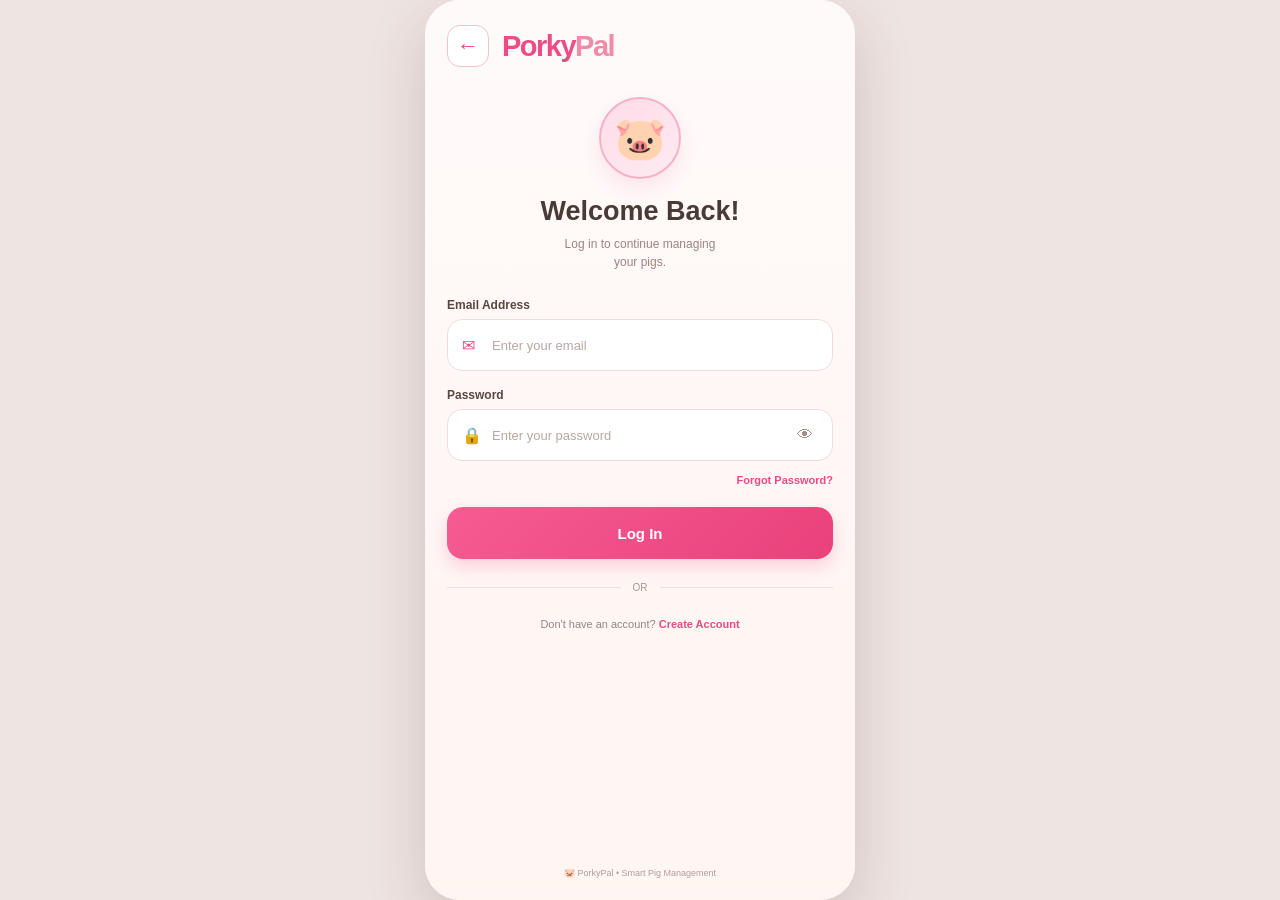
==== login.html @ 61182102 "Add files via upload" ====
<!DOCTYPE html>
<html lang="en">

<head>

    <meta charset="UTF-8">

    <meta
        name="viewport"
        content="width=device-width, initial-scale=1.0, maximum-scale=1.0"
    >

    <title>Login | PorkyPal</title>


    <style>

        /* ==========================================
           RESET
        ========================================== */

        * {
            margin: 0;
            padding: 0;
            box-sizing: border-box;
        }


        html,
        body {
            width: 100%;
            min-height: 100%;
        }


        body {
            min-height: 100vh;

            font-family:
                Arial,
                Helvetica,
                sans-serif;

            background: #eee4e1;

            display: flex;
            justify-content: center;
            align-items: center;
        }


        button,
        input {
            font-family: inherit;
        }



        /* ==========================================
           PHONE
        ========================================== */

        .phone {
            width: 100%;
            max-width: 430px;
            min-height: 100vh;

            background: #fffaf7;

            overflow: hidden;

            position: relative;
        }



        /* ==========================================
           LOGIN SCREEN
        ========================================== */

        .login-screen {
            min-height: 100vh;

            padding:
                25px
                22px
                22px;

            display: flex;

            flex-direction: column;

            background:
                linear-gradient(
                    180deg,
                    #fffafa 0%,
                    #fff5f1 100%
                );
        }



        /* ==========================================
           TOP BAR
        ========================================== */

        .top-bar {
            display: flex;

            align-items: center;

            gap: 13px;

            margin-bottom: 30px;
        }


        .back-button {
            width: 42px;
            height: 42px;

            flex-shrink: 0;

            display: flex;

            justify-content: center;
            align-items: center;

            border-radius: 13px;

            border:
                1.5px solid
                #f1c2d0;

            background: #ffffff;

            color: #e94b82;

            font-size: 22px;

            cursor: pointer;

            transition: .15s;
        }


        .back-button:active {
            transform: scale(.94);
        }


        .brand {
            font-family:
                "Trebuchet MS",
                Arial,
                sans-serif;

            color: #ed4c84;

            font-size: 29px;

            font-weight: 900;

            letter-spacing: -1.5px;
        }


        .brand span {
            color: #f28aa9;
        }



        /* ==========================================
           LOGIN INTRO
        ========================================== */

        .login-intro {
            text-align: center;

            margin-bottom: 27px;
        }


        .pig-icon {
            width: 82px;
            height: 82px;

            margin:
                0
                auto
                17px;

            display: flex;

            justify-content: center;
            align-items: center;

            border-radius: 50%;

            background:
                linear-gradient(
                    145deg,
                    #ffdce7,
                    #ffeaf1
                );

            border:
                2px solid
                #f4b2c7;

            font-size: 42px;

            box-shadow:
                0 8px 20px
                rgba(222,76,125,.12);
        }


        .login-intro h1 {
            color: #493a36;

            font-size: 27px;

            line-height: 1.15;

            font-weight: 800;
        }


        .login-intro p {
            margin-top: 8px;

            color: #9a8580;

            font-size: 12px;

            line-height: 1.5;
        }



        /* ==========================================
           FORM
        ========================================== */

        .login-form {
            width: 100%;
        }


        .form-group {
            margin-bottom: 17px;
        }


        .form-group label {
            display: block;

            margin-bottom: 7px;

            color: #5b4640;

            font-size: 12px;

            font-weight: 700;
        }


        .input-wrapper {
            position: relative;

            width: 100%;
        }


        .input-icon {
            position: absolute;

            left: 15px;

            top: 50%;

            transform:
                translateY(-50%);

            color: #e94b82;

            font-size: 16px;

            pointer-events: none;

            z-index: 2;
        }


        .form-input {
            width: 100%;

            height: 52px;

            padding:
                0
                44px;

            border:
                1.5px solid
                #efdce2;

            border-radius: 15px;

            outline: none;

            background: #ffffff;

            color: #493a36;

            font-size: 13px;

            transition:
                border-color .2s,
                box-shadow .2s;
        }


        .form-input::placeholder {
            color: #b9a7a1;
        }


        .form-input:focus {
            border-color: #ed7da2;

            box-shadow:
                0 0 0 3px
                rgba(239,79,135,.08);
        }



        /* ==========================================
           PASSWORD TOGGLE
        ========================================== */

        .password-toggle {
            position: absolute;

            right: 13px;

            top: 50%;

            transform:
                translateY(-50%);

            width: 30px;
            height: 30px;

            border: none;

            background: transparent;

            color: #a28d87;

            font-size: 16px;

            cursor: pointer;
        }



        /* ==========================================
           FORGOT PASSWORD
        ========================================== */

        .forgot-row {
            display: flex;

            justify-content: flex-end;

            margin-top: -4px;

            margin-bottom: 21px;
        }


        .forgot-button {
            border: none;

            background: transparent;

            color: #e94b82;

            font-size: 11px;

            font-weight: 700;

            cursor: pointer;
        }



        /* ==========================================
           LOGIN BUTTON
        ========================================== */

        .login-button {
            width: 100%;

            height: 52px;

            border: none;

            border-radius: 16px;

            color: #ffffff;

            background:
                linear-gradient(
                    135deg,
                    #f65b91,
                    #e9417b
                );

            font-size: 15px;

            font-weight: 800;

            cursor: pointer;

            box-shadow:
                0 8px 18px
                rgba(239,79,135,.23);

            transition:
                transform .15s,
                box-shadow .15s;
        }


        .login-button:active {
            transform: scale(.98);

            box-shadow:
                0 4px 10px
                rgba(239,79,135,.18);
        }



        /* ==========================================
           DIVIDER
        ========================================== */

        .divider {
            width: 100%;

            display: flex;

            align-items: center;

            gap: 12px;

            margin:
                23px
                0;
        }


        .divider-line {
            flex: 1;

            height: 1px;

            background: #eddee2;
        }


        .divider-text {
            color: #aa9690;

            font-size: 10px;

            font-weight: 500;
        }



        /* ==========================================
           CREATE ACCOUNT
        ========================================== */

        .register {
            text-align: center;

            color: #99847e;

            font-size: 11px;

            line-height: 1.5;
        }


        .register-button {
            border: none;

            background: transparent;

            color: #e94b82;

            font-size: 11px;

            font-weight: 800;

            cursor: pointer;

            padding: 0;
        }


        .register-button:hover {
            text-decoration: underline;
        }



        /* ==========================================
           FOOTER
        ========================================== */

        .footer {
            margin-top: auto;

            padding-top: 25px;

            text-align: center;

            color: #b19d97;

            font-size: 9px;
        }



        /* ==========================================
           ERROR MESSAGE
        ========================================== */

        .error-message {
            display: none;

            margin-bottom: 14px;

            padding:
                10px
                12px;

            border-radius: 12px;

            background: #fff0f3;

            border:
                1px solid
                #f3c0ce;

            color: #c53e67;

            font-size: 11px;

            line-height: 1.4;
        }


        .error-message.show {
            display: block;
        }



        /* ==========================================
           SUCCESS MESSAGE
        ========================================== */

        .success-message {
            display: none;

            margin-bottom: 14px;

            padding:
                10px
                12px;

            border-radius: 12px;

            background: #eefaf0;

            border:
                1px solid
                #c6e7cc;

            color: #42804c;

            font-size: 11px;

            line-height: 1.4;
        }


        .success-message.show {
            display: block;
        }



        /* ==========================================
           TABLET / DESKTOP
        ========================================== */

        @media (min-width: 600px) {

            .phone {
                min-height: 820px;

                height: 100vh;

                max-height: 900px;

                border-radius: 35px;

                box-shadow:
                    0 20px 60px
                    rgba(70,45,38,.18);
            }

        }



        /* ==========================================
           SMALL HEIGHT
        ========================================== */

        @media (max-height: 700px) {

            .login-screen {
                padding-top: 17px;
            }


            .top-bar {
                margin-bottom: 19px;
            }


            .login-intro {
                margin-bottom: 18px;
            }


            .pig-icon {
                width: 62px;
                height: 62px;

                margin-bottom: 10px;

                font-size: 32px;
            }


            .login-intro h1 {
                font-size: 23px;
            }


            .form-group {
                margin-bottom: 11px;
            }


            .form-input,
            .login-button {
                height: 46px;
            }


            .divider {
                margin:
                    15px
                    0;
            }

        }

    </style>

</head>



<body>


    <div class="phone">


        <!-- ==========================================
             LOGIN SCREEN
        =========================================== -->

        <main class="login-screen">


            <!-- ======================================
                 TOP BAR
            ======================================= -->

            <header class="top-bar">


                <button
                    type="button"
                    class="back-button"
                    id="backButton"
                    aria-label="Go back"
                >
                    ←
                </button>


                <div class="brand">
                    Porky<span>Pal</span>
                </div>


            </header>



            <!-- ======================================
                 LOGIN INTRO
            ======================================= -->

            <section class="login-intro">


                <div class="pig-icon">
                    🐷
                </div>


                <h1>
                    Welcome Back!
                </h1>


                <p>
                    Log in to continue managing<br>
                    your pigs.
                </p>


            </section>



            <!-- ======================================
                 LOGIN FORM
            ======================================= -->

            <form
                class="login-form"
                id="loginForm"
                novalidate
            >


                <!-- EMAIL -->

                <div class="form-group">


                    <label for="email">
                        Email Address
                    </label>


                    <div class="input-wrapper">


                        <span class="input-icon">
                            ✉
                        </span>


                        <input
                            class="form-input"
                            type="email"
                            id="email"
                            name="email"
                            placeholder="Enter your email"
                            autocomplete="email"
                        >


                    </div>


                </div>



                <!-- PASSWORD -->

                <div class="form-group">


                    <label for="password">
                        Password
                    </label>


                    <div class="input-wrapper">


                        <span class="input-icon">
                            🔒
                        </span>


                        <input
                            class="form-input"
                            type="password"
                            id="password"
                            name="password"
                            placeholder="Enter your password"
                            autocomplete="current-password"
                        >


                        <button
                            type="button"
                            class="password-toggle"
                            id="passwordToggle"
                            aria-label="Show password"
                        >
                            👁
                        </button>


                    </div>


                </div>



                <!-- FORGOT PASSWORD -->

                <div class="forgot-row">

                    <button
                        type="button"
                        class="forgot-button"
                        id="forgotButton"
                    >
                        Forgot Password?
                    </button>

                </div>



                <!-- ERROR -->

                <div
                    class="error-message"
                    id="errorMessage"
                ></div>



                <!-- SUCCESS -->

                <div
                    class="success-message"
                    id="successMessage"
                ></div>



                <!-- LOGIN -->

                <button
                    type="submit"
                    class="login-button"
                >
                    Log In
                </button>


            </form>



            <!-- ======================================
                 DIVIDER
            ======================================= -->

            <div class="divider">

                <div class="divider-line"></div>

                <span class="divider-text">
                    OR
                </span>

                <div class="divider-line"></div>

            </div>



            <!-- ======================================
                 REGISTER
            ======================================= -->

            <div class="register">

                Don't have an account?

                <button
                    type="button"
                    class="register-button"
                    id="registerButton"
                >
                    Create Account
                </button>

            </div>



            <!-- ======================================
                 FOOTER
            ======================================= -->

            <footer class="footer">

                🐷 PorkyPal • Smart Pig Management

            </footer>


        </main>


    </div>



    <script>


        /* ==========================================
           ELEMENTS
        ========================================== */

        const backButton =
            document.getElementById("backButton");

        const loginForm =
            document.getElementById("loginForm");

        const email =
            document.getElementById("email");

        const password =
            document.getElementById("password");

        const passwordToggle =
            document.getElementById("passwordToggle");

        const forgotButton =
            document.getElementById("forgotButton");

        const registerButton =
            document.getElementById("registerButton");

        const errorMessage =
            document.getElementById("errorMessage");

        const successMessage =
            document.getElementById("successMessage");



        /* ==========================================
           BACK BUTTON
        ========================================== */

        backButton.addEventListener(
            "click",
            function () {

                window.location.href =
                    "index.html";

            }
        );



        /* ==========================================
           SHOW / HIDE PASSWORD
        ========================================== */

        passwordToggle.addEventListener(
            "click",
            function () {

                if (
                    password.type === "password"
                ) {

                    password.type = "text";

                    passwordToggle.textContent =
                        "🙈";

                    passwordToggle.setAttribute(
                        "aria-label",
                        "Hide password"
                    );

                } else {

                    password.type = "password";

                    passwordToggle.textContent =
                        "👁";

                    passwordToggle.setAttribute(
                        "aria-label",
                        "Show password"
                    );

                }

            }
        );



        /* ==========================================
           CLEAR MESSAGES
        ========================================== */

        function clearMessages() {

            errorMessage.classList.remove(
                "show"
            );

            successMessage.classList.remove(
                "show"
            );

        }



        /* ==========================================
           LOGIN
        ========================================== */

        loginForm.addEventListener(
            "submit",
            function (event) {

                event.preventDefault();

                clearMessages();


                const emailValue =
                    email.value.trim().toLowerCase();

                const passwordValue =
                    password.value;



                /* ==============================
                   EMPTY FIELDS
                ============================== */

                if (
                    emailValue === "" ||
                    passwordValue === ""
                ) {

                    errorMessage.textContent =
                        "Please enter your email and password.";

                    errorMessage.classList.add(
                        "show"
                    );

                    return;

                }



                /* ==============================
                   EMAIL VALIDATION
                ============================== */

                const emailPattern =
                    /^[^\s@]+@[^\s@]+\.[^\s@]+$/;


                if (
                    !emailPattern.test(emailValue)
                ) {

                    errorMessage.textContent =
                        "Please enter a valid email address.";

                    errorMessage.classList.add(
                        "show"
                    );

                    return;

                }



                /* ==============================
                   GET SAVED ACCOUNT
                ============================== */

                const savedAccount =
                    localStorage.getItem(
                        "porkyPalAccount"
                    );



                /* ==============================
                   NO ACCOUNT YET
                ============================== */

                if (!savedAccount) {

                    errorMessage.textContent =
                        "No account found. Please create an account first.";

                    errorMessage.classList.add(
                        "show"
                    );

                    return;

                }



                let account;


                try {

                    account =
                        JSON.parse(savedAccount);

                } catch (error) {

                    errorMessage.textContent =
                        "There is a problem with your saved account. Please create an account again.";

                    errorMessage.classList.add(
                        "show"
                    );

                    return;

                }



                /* ==============================
                   CHECK ACCOUNT
                ============================== */

                if (
                    emailValue !==
                    String(account.email)
                        .trim()
                        .toLowerCase()
                    ||
                    passwordValue !==
                    String(account.password)
                ) {

                    errorMessage.textContent =
                        "Incorrect email or password.";

                    errorMessage.classList.add(
                        "show"
                    );

                    return;

                }



                /* ==============================
                   LOGIN SUCCESS
                ============================== */

                successMessage.textContent =
                    "Login successful! Welcome back, " +
                    account.fullName +
                    ".";


                successMessage.classList.add(
                    "show"
                );



                /* ==============================
                   SAVE LOGIN STATUS
                ============================== */

                localStorage.setItem(
                    "porkyPalLoggedIn",
                    "true"
                );


                localStorage.setItem(
                    "porkyPalCurrentUser",
                    JSON.stringify(account)
                );



                /* ==============================
                   GO TO HOME
                ============================== */

                setTimeout(
                    function () {

                        window.location.href =
                            "home.html";

                    },
                    900
                );

            }
        );



        /* ==========================================
           FORGOT PASSWORD
        ========================================== */

        forgotButton.addEventListener(
            "click",
            function () {

                clearMessages();


                const savedAccount =
                    localStorage.getItem(
                        "porkyPalAccount"
                    );


                if (!savedAccount) {

                    errorMessage.textContent =
                        "No account found. Please create an account first.";

                    errorMessage.classList.add(
                        "show"
                    );

                    return;

                }


                alert(
                    "For now, please create a new account or use your registered password."
                );

            }
        );



        /* ==========================================
           CREATE ACCOUNT
        ========================================== */

        registerButton.addEventListener(
            "click",
            function () {

                window.location.href =
                    "create-account.html";

            }
        );


    </script>


</body>

</html>
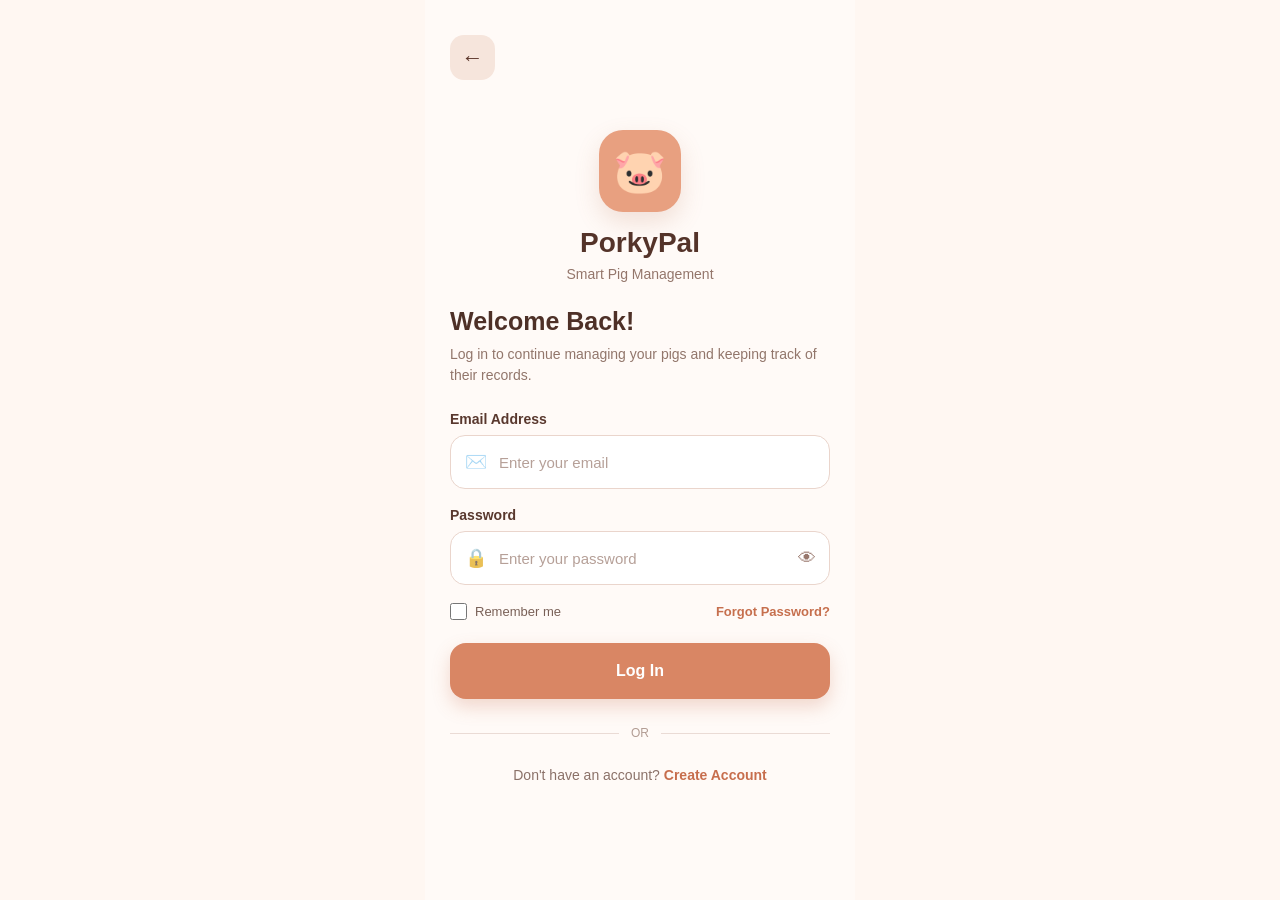
==== commit a143b353: "Add files via upload" ====
--- a/login.html
+++ b/login.html
@@ -1,1331 +1,1379 @@
 <!DOCTYPE html>
 <html lang="en">
-
 <head>
-
     <meta charset="UTF-8">
 
     <meta
         name="viewport"
-        content="width=device-width, initial-scale=1.0, maximum-scale=1.0"
+        content="width=device-width,
+        initial-scale=1.0,
+        maximum-scale=1.0,
+        user-scalable=no"
     >
 
-    <title>Login | PorkyPal</title>
-
+    <title>Login - PorkyPal</title>
 
     <style>
-
-        /* ==========================================
-           RESET
-        ========================================== */
-
         * {
+            box-sizing: border-box;
             margin: 0;
             padding: 0;
-            box-sizing: border-box;
-        }
-
-
-        html,
+        }
+
         body {
-            width: 100%;
-            min-height: 100%;
-        }
-
-
-        body {
+            font-family: Arial, Helvetica, sans-serif;
+            background: #fff7f2;
             min-height: 100vh;
-
-            font-family:
-                Arial,
-                Helvetica,
-                sans-serif;
-
-            background: #eee4e1;
-
             display: flex;
             justify-content: center;
             align-items: center;
-        }
-
-
-        button,
-        input {
-            font-family: inherit;
-        }
-
-
-
-        /* ==========================================
-           PHONE
-        ========================================== */
+            color: #4a2e24;
+        }
 
         .phone {
             width: 100%;
             max-width: 430px;
             min-height: 100vh;
-
             background: #fffaf7;
-
+            position: relative;
             overflow: hidden;
-
-            position: relative;
-        }
-
-
-
-        /* ==========================================
-           LOGIN SCREEN
-        ========================================== */
-
-        .login-screen {
+        }
+
+        .page {
             min-height: 100vh;
-
-            padding:
-                25px
-                22px
-                22px;
-
+            padding: 35px 25px;
             display: flex;
-
             flex-direction: column;
-
-            background:
-                linear-gradient(
-                    180deg,
-                    #fffafa 0%,
-                    #fff5f1 100%
-                );
-        }
-
-
-
-        /* ==========================================
-           TOP BAR
-        ========================================== */
-
-        .top-bar {
+        }
+
+        /* =========================
+           HEADER
+        ========================= */
+
+        .top {
+            margin-bottom: 35px;
+        }
+
+        .back-btn {
+            width: 45px;
+            height: 45px;
+            border: none;
+            border-radius: 14px;
+            background: #f6e5dc;
+            color: #5c372c;
+            font-size: 22px;
+            cursor: pointer;
             display: flex;
-
             align-items: center;
-
-            gap: 13px;
-
-            margin-bottom: 30px;
-        }
-
-
-        .back-button {
-            width: 42px;
-            height: 42px;
-
-            flex-shrink: 0;
-
-            display: flex;
-
             justify-content: center;
-            align-items: center;
-
-            border-radius: 13px;
-
-            border:
-                1.5px solid
-                #f1c2d0;
-
-            background: #ffffff;
-
-            color: #e94b82;
-
-            font-size: 22px;
-
-            cursor: pointer;
-
-            transition: .15s;
-        }
-
-
-        .back-button:active {
-            transform: scale(.94);
-        }
-
-
-        .brand {
-            font-family:
-                "Trebuchet MS",
-                Arial,
-                sans-serif;
-
-            color: #ed4c84;
-
-            font-size: 29px;
-
-            font-weight: 900;
-
-            letter-spacing: -1.5px;
-        }
-
-
-        .brand span {
-            color: #f28aa9;
-        }
-
-
-
-        /* ==========================================
-           LOGIN INTRO
-        ========================================== */
-
-        .login-intro {
+            transition: 0.2s;
+        }
+
+        .back-btn:active {
+            transform: scale(0.94);
+        }
+
+        .logo-area {
             text-align: center;
-
-            margin-bottom: 27px;
-        }
-
-
-        .pig-icon {
+            margin-top: 15px;
+            margin-bottom: 25px;
+        }
+
+        .logo {
             width: 82px;
             height: 82px;
-
-            margin:
-                0
-                auto
-                17px;
+            border-radius: 24px;
+            background: #e8a080;
+            margin: 0 auto 15px;
 
             display: flex;
-
+            align-items: center;
             justify-content: center;
-            align-items: center;
-
-            border-radius: 50%;
-
-            background:
-                linear-gradient(
-                    145deg,
-                    #ffdce7,
-                    #ffeaf1
-                );
-
-            border:
-                2px solid
-                #f4b2c7;
-
-            font-size: 42px;
-
-            box-shadow:
-                0 8px 20px
-                rgba(222,76,125,.12);
-        }
-
-
-        .login-intro h1 {
-            color: #493a36;
-
-            font-size: 27px;
-
-            line-height: 1.15;
-
+
+            font-size: 43px;
+            box-shadow: 0 10px 25px rgba(180, 104, 72, 0.18);
+        }
+
+        .logo-title {
+            font-size: 28px;
             font-weight: 800;
-        }
-
-
-        .login-intro p {
-            margin-top: 8px;
-
-            color: #9a8580;
-
-            font-size: 12px;
-
+            color: #543329;
+        }
+
+        .logo-subtitle {
+            margin-top: 7px;
+            font-size: 14px;
+            color: #94766b;
+        }
+
+        /* =========================
+           FORM
+        ========================= */
+
+        .form-container {
+            width: 100%;
+        }
+
+        .welcome-title {
+            font-size: 25px;
+            font-weight: 800;
+            color: #4e3027;
+            margin-bottom: 8px;
+        }
+
+        .welcome-text {
+            color: #92766b;
+            font-size: 14px;
             line-height: 1.5;
-        }
-
-
-
-        /* ==========================================
-           FORM
-        ========================================== */
-
-        .login-form {
-            width: 100%;
-        }
-
-
-        .form-group {
-            margin-bottom: 17px;
-        }
-
-
-        .form-group label {
+            margin-bottom: 25px;
+        }
+
+        .field {
+            margin-bottom: 18px;
+        }
+
+        .field label {
             display: block;
-
-            margin-bottom: 7px;
-
-            color: #5b4640;
-
-            font-size: 12px;
-
+            font-size: 14px;
             font-weight: 700;
-        }
-
-
-        .input-wrapper {
+            color: #59382e;
+            margin-bottom: 8px;
+        }
+
+        .input-wrap {
             position: relative;
-
-            width: 100%;
-        }
-
+        }
 
         .input-icon {
             position: absolute;
-
             left: 15px;
-
             top: 50%;
-
-            transform:
-                translateY(-50%);
-
-            color: #e94b82;
-
+            transform: translateY(-50%);
+            font-size: 18px;
+            opacity: 0.7;
+        }
+
+        .field input {
+            width: 100%;
+            height: 54px;
+            border: 1px solid #ead5cc;
+            border-radius: 15px;
+            background: #fff;
+            padding: 0 48px;
+            font-size: 15px;
+            color: #4d3027;
+            outline: none;
+            transition: 0.2s;
+        }
+
+        .field input:focus {
+            border-color: #d98968;
+            box-shadow: 0 0 0 3px rgba(217, 137, 104, 0.12);
+        }
+
+        .field input::placeholder {
+            color: #b6a098;
+        }
+
+        .toggle-password {
+            position: absolute;
+            right: 14px;
+            top: 50%;
+            transform: translateY(-50%);
+            border: none;
+            background: transparent;
+            cursor: pointer;
+            font-size: 18px;
+            color: #98776c;
+        }
+
+        /* =========================
+           REMEMBER / FORGOT
+        ========================= */
+
+        .options {
+            display: flex;
+            align-items: center;
+            justify-content: space-between;
+            margin-top: 3px;
+            margin-bottom: 23px;
+        }
+
+        .remember {
+            display: flex;
+            align-items: center;
+            gap: 8px;
+            font-size: 13px;
+            color: #796057;
+            cursor: pointer;
+        }
+
+        .remember input {
+            width: 17px;
+            height: 17px;
+            accent-color: #d98563;
+            cursor: pointer;
+        }
+
+        .forgot-btn {
+            border: none;
+            background: none;
+            color: #c66f4d;
+            font-size: 13px;
+            font-weight: 700;
+            cursor: pointer;
+        }
+
+        /* =========================
+           LOGIN BUTTON
+        ========================= */
+
+        .login-btn {
+            width: 100%;
+            height: 56px;
+            border: none;
+            border-radius: 16px;
+            background: #d98664;
+            color: white;
             font-size: 16px;
-
-            pointer-events: none;
-
-            z-index: 2;
-        }
-
-
-        .form-input {
+            font-weight: 800;
+            cursor: pointer;
+            box-shadow: 0 8px 18px rgba(201, 113, 79, 0.25);
+            transition: 0.2s;
+        }
+
+        .login-btn:hover {
+            background: #ce7958;
+        }
+
+        .login-btn:active {
+            transform: scale(0.98);
+        }
+
+        .login-btn:disabled {
+            opacity: 0.7;
+            cursor: not-allowed;
+        }
+
+        /* =========================
+           DIVIDER
+        ========================= */
+
+        .divider {
+            display: flex;
+            align-items: center;
+            gap: 12px;
+            margin: 27px 0;
+            color: #b29c93;
+            font-size: 12px;
+        }
+
+        .divider::before,
+        .divider::after {
+            content: "";
+            height: 1px;
+            flex: 1;
+            background: #eadbd5;
+        }
+
+        /* =========================
+           CREATE ACCOUNT
+        ========================= */
+
+        .register-text {
+            text-align: center;
+            font-size: 14px;
+            color: #8b7168;
+        }
+
+        .register-btn {
+            border: none;
+            background: transparent;
+            color: #c76e4d;
+            font-weight: 800;
+            cursor: pointer;
+            font-size: 14px;
+        }
+
+        /* =========================
+           MESSAGE
+        ========================= */
+
+        .message {
+            display: none;
+            margin-bottom: 18px;
+            padding: 13px 15px;
+            border-radius: 13px;
+            font-size: 13px;
+            line-height: 1.4;
+        }
+
+        .message.error {
+            display: block;
+            background: #fff0ee;
+            color: #b7473d;
+            border: 1px solid #f2c9c3;
+        }
+
+        .message.success {
+            display: block;
+            background: #eefaf0;
+            color: #3f7c49;
+            border: 1px solid #cce7d0;
+        }
+
+        /* =========================
+           FORGOT MODAL
+        ========================= */
+
+        .modal-overlay {
+            position: fixed;
+            inset: 0;
+            background: rgba(55, 34, 27, 0.48);
+            display: none;
+            align-items: center;
+            justify-content: center;
+            padding: 22px;
+            z-index: 1000;
+        }
+
+        .modal-overlay.show {
+            display: flex;
+        }
+
+        .modal {
             width: 100%;
-
-            height: 52px;
-
-            padding:
-                0
-                44px;
-
-            border:
-                1.5px solid
-                #efdce2;
-
-            border-radius: 15px;
-
+            max-width: 380px;
+            background: #fffaf7;
+            border-radius: 24px;
+            padding: 25px;
+            box-shadow: 0 20px 60px rgba(60, 30, 20, 0.2);
+        }
+
+        .modal-icon {
+            width: 55px;
+            height: 55px;
+            border-radius: 17px;
+            background: #f6e2d8;
+            display: flex;
+            align-items: center;
+            justify-content: center;
+            font-size: 25px;
+            margin-bottom: 15px;
+        }
+
+        .modal h3 {
+            color: #4f3027;
+            font-size: 21px;
+            margin-bottom: 8px;
+        }
+
+        .modal p {
+            color: #8b7168;
+            font-size: 13px;
+            line-height: 1.5;
+            margin-bottom: 18px;
+        }
+
+        .modal-input {
+            width: 100%;
+            height: 50px;
+            border: 1px solid #ead5cc;
+            border-radius: 13px;
+            padding: 0 14px;
             outline: none;
-
-            background: #ffffff;
-
-            color: #493a36;
-
-            font-size: 13px;
-
-            transition:
-                border-color .2s,
-                box-shadow .2s;
-        }
-
-
-        .form-input::placeholder {
-            color: #b9a7a1;
-        }
-
-
-        .form-input:focus {
-            border-color: #ed7da2;
-
-            box-shadow:
-                0 0 0 3px
-                rgba(239,79,135,.08);
-        }
-
-
-
-        /* ==========================================
-           PASSWORD TOGGLE
-        ========================================== */
-
-        .password-toggle {
-            position: absolute;
-
-            right: 13px;
-
-            top: 50%;
-
-            transform:
-                translateY(-50%);
-
-            width: 30px;
-            height: 30px;
-
+            font-size: 14px;
+            margin-bottom: 15px;
+        }
+
+        .modal-input:focus {
+            border-color: #d98968;
+        }
+
+        .modal-actions {
+            display: flex;
+            gap: 10px;
+        }
+
+        .modal-cancel,
+        .modal-submit {
+            flex: 1;
+            height: 48px;
+            border-radius: 13px;
+            font-weight: 700;
+            cursor: pointer;
+            font-size: 14px;
+        }
+
+        .modal-cancel {
+            border: 1px solid #e5d1c8;
+            background: #fff;
+            color: #76584e;
+        }
+
+        .modal-submit {
             border: none;
-
-            background: transparent;
-
-            color: #a28d87;
-
-            font-size: 16px;
-
-            cursor: pointer;
-        }
-
-
-
-        /* ==========================================
-           FORGOT PASSWORD
-        ========================================== */
-
-        .forgot-row {
+            background: #d98664;
+            color: white;
+        }
+
+        /* =========================
+           LOADING
+        ========================= */
+
+        .loading-screen {
+            position: fixed;
+            inset: 0;
+            background: #fffaf7;
+            z-index: 5000;
+            display: none;
+            align-items: center;
+            justify-content: center;
+            flex-direction: column;
+        }
+
+        .loading-screen.show {
             display: flex;
-
-            justify-content: flex-end;
-
-            margin-top: -4px;
-
-            margin-bottom: 21px;
-        }
-
-
-        .forgot-button {
-            border: none;
-
-            background: transparent;
-
-            color: #e94b82;
-
-            font-size: 11px;
-
+        }
+
+        .loading-logo {
+            width: 70px;
+            height: 70px;
+            border-radius: 22px;
+            background: #e8a080;
+            display: flex;
+            align-items: center;
+            justify-content: center;
+            font-size: 35px;
+            margin-bottom: 15px;
+        }
+
+        .loading-text {
+            color: #75564c;
+            font-size: 14px;
             font-weight: 700;
-
-            cursor: pointer;
-        }
-
-
-
-        /* ==========================================
-           LOGIN BUTTON
-        ========================================== */
-
-        .login-button {
-            width: 100%;
-
-            height: 52px;
-
-            border: none;
-
-            border-radius: 16px;
-
-            color: #ffffff;
-
-            background:
-                linear-gradient(
-                    135deg,
-                    #f65b91,
-                    #e9417b
-                );
-
-            font-size: 15px;
-
-            font-weight: 800;
-
-            cursor: pointer;
-
-            box-shadow:
-                0 8px 18px
-                rgba(239,79,135,.23);
-
-            transition:
-                transform .15s,
-                box-shadow .15s;
-        }
-
-
-        .login-button:active {
-            transform: scale(.98);
-
-            box-shadow:
-                0 4px 10px
-                rgba(239,79,135,.18);
-        }
-
-
-
-        /* ==========================================
-           DIVIDER
-        ========================================== */
-
-        .divider {
-            width: 100%;
-
-            display: flex;
-
-            align-items: center;
-
-            gap: 12px;
-
-            margin:
-                23px
-                0;
-        }
-
-
-        .divider-line {
-            flex: 1;
-
-            height: 1px;
-
-            background: #eddee2;
-        }
-
-
-        .divider-text {
-            color: #aa9690;
-
-            font-size: 10px;
-
-            font-weight: 500;
-        }
-
-
-
-        /* ==========================================
-           CREATE ACCOUNT
-        ========================================== */
-
-        .register {
-            text-align: center;
-
-            color: #99847e;
-
-            font-size: 11px;
-
-            line-height: 1.5;
-        }
-
-
-        .register-button {
-            border: none;
-
-            background: transparent;
-
-            color: #e94b82;
-
-            font-size: 11px;
-
-            font-weight: 800;
-
-            cursor: pointer;
-
-            padding: 0;
-        }
-
-
-        .register-button:hover {
-            text-decoration: underline;
-        }
-
-
-
-        /* ==========================================
-           FOOTER
-        ========================================== */
-
-        .footer {
-            margin-top: auto;
-
-            padding-top: 25px;
-
-            text-align: center;
-
-            color: #b19d97;
-
-            font-size: 9px;
-        }
-
-
-
-        /* ==========================================
-           ERROR MESSAGE
-        ========================================== */
-
-        .error-message {
-            display: none;
-
-            margin-bottom: 14px;
-
-            padding:
-                10px
-                12px;
-
-            border-radius: 12px;
-
-            background: #fff0f3;
-
-            border:
-                1px solid
-                #f3c0ce;
-
-            color: #c53e67;
-
-            font-size: 11px;
-
-            line-height: 1.4;
-        }
-
-
-        .error-message.show {
-            display: block;
-        }
-
-
-
-        /* ==========================================
-           SUCCESS MESSAGE
-        ========================================== */
-
-        .success-message {
-            display: none;
-
-            margin-bottom: 14px;
-
-            padding:
-                10px
-                12px;
-
-            border-radius: 12px;
-
-            background: #eefaf0;
-
-            border:
-                1px solid
-                #c6e7cc;
-
-            color: #42804c;
-
-            font-size: 11px;
-
-            line-height: 1.4;
-        }
-
-
-        .success-message.show {
-            display: block;
-        }
-
-
-
-        /* ==========================================
-           TABLET / DESKTOP
-        ========================================== */
-
-        @media (min-width: 600px) {
-
-            .phone {
-                min-height: 820px;
-
-                height: 100vh;
-
-                max-height: 900px;
-
-                border-radius: 35px;
-
-                box-shadow:
-                    0 20px 60px
-                    rgba(70,45,38,.18);
-            }
-
-        }
-
-
-
-        /* ==========================================
-           SMALL HEIGHT
-        ========================================== */
-
-        @media (max-height: 700px) {
-
-            .login-screen {
-                padding-top: 17px;
-            }
-
-
-            .top-bar {
-                margin-bottom: 19px;
-            }
-
-
-            .login-intro {
-                margin-bottom: 18px;
-            }
-
-
-            .pig-icon {
-                width: 62px;
-                height: 62px;
-
-                margin-bottom: 10px;
-
-                font-size: 32px;
-            }
-
-
-            .login-intro h1 {
-                font-size: 23px;
-            }
-
-
-            .form-group {
-                margin-bottom: 11px;
-            }
-
-
-            .form-input,
-            .login-button {
-                height: 46px;
-            }
-
-
-            .divider {
-                margin:
-                    15px
-                    0;
-            }
-
-        }
-
+        }
+
+        .spinner {
+            width: 25px;
+            height: 25px;
+            border: 3px solid #f0d8cd;
+            border-top-color: #d98664;
+            border-radius: 50%;
+            animation: spin 0.8s linear infinite;
+            margin-top: 15px;
+        }
+
+        @keyframes spin {
+            to {
+                transform: rotate(360deg);
+            }
+        }
+
+        /* =========================
+           SMALL SCREEN
+        ========================= */
+
+        @media (max-width: 360px) {
+            .page {
+                padding: 25px 18px;
+            }
+
+            .logo-title {
+                font-size: 25px;
+            }
+
+            .welcome-title {
+                font-size: 22px;
+            }
+        }
     </style>
-
 </head>
 
-
-
 <body>
 
-
-    <div class="phone">
-
-
-        <!-- ==========================================
-             LOGIN SCREEN
-        =========================================== -->
-
-        <main class="login-screen">
-
-
-            <!-- ======================================
-                 TOP BAR
-            ======================================= -->
-
-            <header class="top-bar">
-
-
-                <button
-                    type="button"
-                    class="back-button"
-                    id="backButton"
-                    aria-label="Go back"
-                >
-                    ←
-                </button>
-
-
-                <div class="brand">
-                    Porky<span>Pal</span>
-                </div>
-
-
-            </header>
-
-
-
-            <!-- ======================================
-                 LOGIN INTRO
-            ======================================= -->
-
-            <section class="login-intro">
-
-
-                <div class="pig-icon">
-                    🐷
-                </div>
-
-
-                <h1>
-                    Welcome Back!
-                </h1>
-
-
-                <p>
-                    Log in to continue managing<br>
-                    your pigs.
-                </p>
-
-
-            </section>
-
-
-
-            <!-- ======================================
-                 LOGIN FORM
-            ======================================= -->
-
-            <form
-                class="login-form"
-                id="loginForm"
-                novalidate
+<div class="phone">
+
+    <div class="page">
+
+        <!-- =========================
+             TOP
+        ========================== -->
+
+        <div class="top">
+            <button
+                class="back-btn"
+                id="backBtn"
+                type="button"
+                aria-label="Back"
             >
-
+                ←
+            </button>
+        </div>
+
+        <!-- =========================
+             LOGO
+        ========================== -->
+
+        <div class="logo-area">
+
+            <div class="logo">
+                🐷
+            </div>
+
+            <div class="logo-title">
+                PorkyPal
+            </div>
+
+            <div class="logo-subtitle">
+                Smart Pig Management
+            </div>
+
+        </div>
+
+        <!-- =========================
+             LOGIN FORM
+        ========================== -->
+
+        <div class="form-container">
+
+            <div class="welcome-title">
+                Welcome Back!
+            </div>
+
+            <div class="welcome-text">
+                Log in to continue managing your pigs
+                and keeping track of their records.
+            </div>
+
+            <div
+                class="message"
+                id="message"
+            ></div>
+
+            <form id="loginForm">
 
                 <!-- EMAIL -->
 
-                <div class="form-group">
-
+                <div class="field">
 
                     <label for="email">
                         Email Address
                     </label>
 
-
-                    <div class="input-wrapper">
-
+                    <div class="input-wrap">
 
                         <span class="input-icon">
-                            ✉
+                            ✉️
                         </span>
 
-
                         <input
-                            class="form-input"
                             type="email"
                             id="email"
-                            name="email"
                             placeholder="Enter your email"
                             autocomplete="email"
+                            required
                         >
 
-
                     </div>
 
-
                 </div>
 
-
-
                 <!-- PASSWORD -->
 
-                <div class="form-group">
-
+                <div class="field">
 
                     <label for="password">
                         Password
                     </label>
 
-
-                    <div class="input-wrapper">
-
+                    <div class="input-wrap">
 
                         <span class="input-icon">
                             🔒
                         </span>
 
-
                         <input
-                            class="form-input"
                             type="password"
                             id="password"
-                            name="password"
                             placeholder="Enter your password"
                             autocomplete="current-password"
+                            required
                         >
-
 
                         <button
                             type="button"
-                            class="password-toggle"
-                            id="passwordToggle"
+                            class="toggle-password"
+                            id="togglePassword"
                             aria-label="Show password"
                         >
                             👁
                         </button>
 
-
                     </div>
 
-
                 </div>
 
-
-
-                <!-- FORGOT PASSWORD -->
-
-                <div class="forgot-row">
+                <!-- OPTIONS -->
+
+                <div class="options">
+
+                    <label class="remember">
+
+                        <input
+                            type="checkbox"
+                            id="rememberMe"
+                        >
+
+                        <span>
+                            Remember me
+                        </span>
+
+                    </label>
 
                     <button
                         type="button"
-                        class="forgot-button"
-                        id="forgotButton"
+                        class="forgot-btn"
+                        id="forgotBtn"
                     >
                         Forgot Password?
                     </button>
 
                 </div>
 
-
-
-                <!-- ERROR -->
-
-                <div
-                    class="error-message"
-                    id="errorMessage"
-                ></div>
-
-
-
-                <!-- SUCCESS -->
-
-                <div
-                    class="success-message"
-                    id="successMessage"
-                ></div>
-
-
-
                 <!-- LOGIN -->
 
                 <button
                     type="submit"
-                    class="login-button"
+                    class="login-btn"
+                    id="loginBtn"
                 >
                     Log In
                 </button>
 
-
             </form>
 
-
-
-            <!-- ======================================
-                 DIVIDER
-            ======================================= -->
-
             <div class="divider">
-
-                <div class="divider-line"></div>
-
-                <span class="divider-text">
-                    OR
-                </span>
-
-                <div class="divider-line"></div>
-
+                OR
             </div>
 
-
-
-            <!-- ======================================
-                 REGISTER
-            ======================================= -->
-
-            <div class="register">
+            <!-- REGISTER -->
+
+            <div class="register-text">
 
                 Don't have an account?
 
                 <button
                     type="button"
-                    class="register-button"
-                    id="registerButton"
+                    class="register-btn"
+                    id="registerBtn"
                 >
                     Create Account
                 </button>
 
             </div>
 
-
-
-            <!-- ======================================
-                 FOOTER
-            ======================================= -->
-
-            <footer class="footer">
-
-                🐷 PorkyPal • Smart Pig Management
-
-            </footer>
-
-
-        </main>
-
+        </div>
 
     </div>
 
-
-
-    <script>
-
-
-        /* ==========================================
-           ELEMENTS
-        ========================================== */
-
-        const backButton =
-            document.getElementById("backButton");
-
-        const loginForm =
-            document.getElementById("loginForm");
-
-        const email =
-            document.getElementById("email");
-
-        const password =
-            document.getElementById("password");
-
-        const passwordToggle =
-            document.getElementById("passwordToggle");
-
-        const forgotButton =
-            document.getElementById("forgotButton");
-
-        const registerButton =
-            document.getElementById("registerButton");
-
-        const errorMessage =
-            document.getElementById("errorMessage");
-
-        const successMessage =
-            document.getElementById("successMessage");
-
-
-
-        /* ==========================================
-           BACK BUTTON
-        ========================================== */
-
-        backButton.addEventListener(
-            "click",
-            function () {
-
-                window.location.href =
-                    "index.html";
-
-            }
-        );
-
-
-
-        /* ==========================================
-           SHOW / HIDE PASSWORD
-        ========================================== */
-
-        passwordToggle.addEventListener(
-            "click",
-            function () {
+</div>
+
+
+<!-- =========================
+     FORGOT PASSWORD MODAL
+========================== -->
+
+<div
+    class="modal-overlay"
+    id="forgotModal"
+>
+
+    <div class="modal">
+
+        <div class="modal-icon">
+            🔑
+        </div>
+
+        <h3>
+            Forgot Password?
+        </h3>
+
+        <p>
+            Enter the email address you used
+            when creating your PorkyPal account.
+        </p>
+
+        <input
+            type="email"
+            class="modal-input"
+            id="forgotEmail"
+            placeholder="Enter your email"
+        >
+
+        <div class="modal-actions">
+
+            <button
+                type="button"
+                class="modal-cancel"
+                id="cancelForgot"
+            >
+                Cancel
+            </button>
+
+            <button
+                type="button"
+                class="modal-submit"
+                id="submitForgot"
+            >
+                Continue
+            </button>
+
+        </div>
+
+    </div>
+
+</div>
+
+
+<!-- =========================
+     LOADING SCREEN
+========================== -->
+
+<div
+    class="loading-screen"
+    id="loadingScreen"
+>
+
+    <div class="loading-logo">
+        🐷
+    </div>
+
+    <div class="loading-text">
+        Opening PorkyPal...
+    </div>
+
+    <div class="spinner"></div>
+
+</div>
+
+
+<script>
+
+    /* =====================================================
+       AUTOMATIC LOGIN CHECK
+       
+       IMPORTANT:
+       If the user already logged in before and has not
+       logged out, automatically go to home.html.
+    ===================================================== */
+
+    (function checkExistingLogin() {
+
+        const loggedIn =
+            localStorage.getItem("porkyPalLoggedIn");
+
+        const currentUser =
+            localStorage.getItem("porkyPalCurrentUser");
+
+        if (
+            loggedIn === "true" &&
+            currentUser
+        ) {
+
+            try {
+
+                const user =
+                    JSON.parse(currentUser);
 
                 if (
-                    password.type === "password"
+                    user &&
+                    user.email
                 ) {
 
-                    password.type = "text";
-
-                    passwordToggle.textContent =
-                        "🙈";
-
-                    passwordToggle.setAttribute(
-                        "aria-label",
-                        "Hide password"
-                    );
-
-                } else {
-
-                    password.type = "password";
-
-                    passwordToggle.textContent =
-                        "👁";
-
-                    passwordToggle.setAttribute(
-                        "aria-label",
-                        "Show password"
-                    );
+                    window.location.replace("home.html");
 
                 }
 
-            }
-        );
-
-
-
-        /* ==========================================
-           CLEAR MESSAGES
-        ========================================== */
-
-        function clearMessages() {
-
-            errorMessage.classList.remove(
+            } catch (error) {
+
+                console.log(
+                    "Invalid saved login session."
+                );
+
+                localStorage.removeItem(
+                    "porkyPalLoggedIn"
+                );
+
+                localStorage.removeItem(
+                    "porkyPalCurrentUser"
+                );
+
+            }
+
+        }
+
+    })();
+
+
+    /* =====================================================
+       ELEMENTS
+    ===================================================== */
+
+    const loginForm =
+        document.getElementById("loginForm");
+
+    const emailInput =
+        document.getElementById("email");
+
+    const passwordInput =
+        document.getElementById("password");
+
+    const rememberMe =
+        document.getElementById("rememberMe");
+
+    const loginBtn =
+        document.getElementById("loginBtn");
+
+    const togglePassword =
+        document.getElementById("togglePassword");
+
+    const message =
+        document.getElementById("message");
+
+    const registerBtn =
+        document.getElementById("registerBtn");
+
+    const backBtn =
+        document.getElementById("backBtn");
+
+    const forgotBtn =
+        document.getElementById("forgotBtn");
+
+    const forgotModal =
+        document.getElementById("forgotModal");
+
+    const cancelForgot =
+        document.getElementById("cancelForgot");
+
+    const submitForgot =
+        document.getElementById("submitForgot");
+
+    const forgotEmail =
+        document.getElementById("forgotEmail");
+
+    const loadingScreen =
+        document.getElementById("loadingScreen");
+
+
+    /* =====================================================
+       SHOW MESSAGE
+    ===================================================== */
+
+    function showMessage(
+        text,
+        type = "error"
+    ) {
+
+        message.textContent = text;
+
+        message.className =
+            "message " + type;
+
+    }
+
+
+    /* =====================================================
+       CLEAR MESSAGE
+    ===================================================== */
+
+    function clearMessage() {
+
+        message.textContent = "";
+
+        message.className =
+            "message";
+
+    }
+
+
+    /* =====================================================
+       SHOW / HIDE PASSWORD
+    ===================================================== */
+
+    togglePassword.addEventListener(
+        "click",
+        function () {
+
+            if (
+                passwordInput.type ===
+                "password"
+            ) {
+
+                passwordInput.type =
+                    "text";
+
+                togglePassword.textContent =
+                    "🙈";
+
+                togglePassword.setAttribute(
+                    "aria-label",
+                    "Hide password"
+                );
+
+            } else {
+
+                passwordInput.type =
+                    "password";
+
+                togglePassword.textContent =
+                    "👁";
+
+                togglePassword.setAttribute(
+                    "aria-label",
+                    "Show password"
+                );
+
+            }
+
+        }
+    );
+
+
+    /* =====================================================
+       LOGIN
+    ===================================================== */
+
+    loginForm.addEventListener(
+        "submit",
+        function (event) {
+
+            event.preventDefault();
+
+            clearMessage();
+
+            const email =
+                emailInput.value
+                    .trim()
+                    .toLowerCase();
+
+            const password =
+                passwordInput.value;
+
+            if (!email) {
+
+                showMessage(
+                    "Please enter your email address."
+                );
+
+                emailInput.focus();
+
+                return;
+
+            }
+
+            if (!password) {
+
+                showMessage(
+                    "Please enter your password."
+                );
+
+                passwordInput.focus();
+
+                return;
+
+            }
+
+
+            /* =============================================
+               GET REGISTERED ACCOUNT
+            ============================================= */
+
+            const savedAccount =
+                localStorage.getItem(
+                    "porkyPalAccount"
+                );
+
+
+            if (!savedAccount) {
+
+                showMessage(
+                    "No PorkyPal account was found. Please create an account first."
+                );
+
+                return;
+
+            }
+
+
+            let account;
+
+            try {
+
+                account =
+                    JSON.parse(savedAccount);
+
+            } catch (error) {
+
+                showMessage(
+                    "Your saved account data is invalid. Please create your account again."
+                );
+
+                return;
+
+            }
+
+
+            /* =============================================
+               CHECK EMAIL
+            ============================================= */
+
+            const savedEmail =
+                String(
+                    account.email || ""
+                )
+                .trim()
+                .toLowerCase();
+
+
+            if (
+                email !== savedEmail
+            ) {
+
+                showMessage(
+                    "The email address does not match your registered account."
+                );
+
+                emailInput.focus();
+
+                return;
+
+            }
+
+
+            /* =============================================
+               CHECK PASSWORD
+            ============================================= */
+
+            if (
+                password !==
+                String(account.password || "")
+            ) {
+
+                showMessage(
+                    "Incorrect password. Please try again."
+                );
+
+                passwordInput.focus();
+
+                return;
+
+            }
+
+
+            /* =============================================
+               LOGIN SUCCESS
+            ============================================= */
+
+            localStorage.setItem(
+                "porkyPalLoggedIn",
+                "true"
+            );
+
+            localStorage.setItem(
+                "porkyPalCurrentUser",
+                JSON.stringify(account)
+            );
+
+
+            /* =============================================
+               REMEMBER ME
+               
+               The main login state is already saved in
+               localStorage so the user can automatically
+               return to Home until Logout is pressed.
+            ============================================= */
+
+            if (
+                rememberMe.checked
+            ) {
+
+                localStorage.setItem(
+                    "porkyPalRememberMe",
+                    "true"
+                );
+
+            } else {
+
+                localStorage.removeItem(
+                    "porkyPalRememberMe"
+                );
+
+            }
+
+
+            /* =============================================
+               LOADING
+            ============================================= */
+
+            loginBtn.disabled = true;
+
+            loginBtn.textContent =
+                "Logging in...";
+
+            loadingScreen.classList.add(
                 "show"
             );
 
-            successMessage.classList.remove(
+
+            /* =============================================
+               GO TO HOME
+            ============================================= */
+
+            setTimeout(
+                function () {
+
+                    window.location.replace(
+                        "home.html"
+                    );
+
+                },
+                500
+            );
+
+        }
+    );
+
+
+    /* =====================================================
+       CREATE ACCOUNT
+    ===================================================== */
+
+    registerBtn.addEventListener(
+        "click",
+        function () {
+
+            window.location.href =
+                "create-account.html";
+
+        }
+    );
+
+
+    /* =====================================================
+       BACK BUTTON
+    ===================================================== */
+
+    backBtn.addEventListener(
+        "click",
+        function () {
+
+            window.location.href =
+                "index.html";
+
+        }
+    );
+
+
+    /* =====================================================
+       FORGOT PASSWORD
+    ===================================================== */
+
+    forgotBtn.addEventListener(
+        "click",
+        function () {
+
+            forgotEmail.value =
+                emailInput.value.trim();
+
+            forgotModal.classList.add(
                 "show"
             );
 
-        }
-
-
-
-        /* ==========================================
-           LOGIN
-        ========================================== */
-
-        loginForm.addEventListener(
-            "submit",
-            function (event) {
+            setTimeout(
+                function () {
+
+                    forgotEmail.focus();
+
+                },
+                100
+            );
+
+        }
+    );
+
+
+    /* =====================================================
+       CLOSE FORGOT MODAL
+    ===================================================== */
+
+    cancelForgot.addEventListener(
+        "click",
+        function () {
+
+            forgotModal.classList.remove(
+                "show"
+            );
+
+        }
+    );
+
+
+    /* =====================================================
+       CLICK OUTSIDE MODAL
+    ===================================================== */
+
+    forgotModal.addEventListener(
+        "click",
+        function (event) {
+
+            if (
+                event.target ===
+                forgotModal
+            ) {
+
+                forgotModal.classList.remove(
+                    "show"
+                );
+
+            }
+
+        }
+    );
+
+
+    /* =====================================================
+       FORGOT PASSWORD CHECK
+    ===================================================== */
+
+    submitForgot.addEventListener(
+        "click",
+        function () {
+
+            const enteredEmail =
+                forgotEmail.value
+                    .trim()
+                    .toLowerCase();
+
+            if (!enteredEmail) {
+
+                alert(
+                    "Please enter your registered email."
+                );
+
+                forgotEmail.focus();
+
+                return;
+
+            }
+
+
+            const savedAccount =
+                localStorage.getItem(
+                    "porkyPalAccount"
+                );
+
+
+            if (!savedAccount) {
+
+                alert(
+                    "No registered PorkyPal account was found."
+                );
+
+                return;
+
+            }
+
+
+            let account;
+
+            try {
+
+                account =
+                    JSON.parse(savedAccount);
+
+            } catch (error) {
+
+                alert(
+                    "Unable to read the saved account."
+                );
+
+                return;
+
+            }
+
+
+            const registeredEmail =
+                String(
+                    account.email || ""
+                )
+                .trim()
+                .toLowerCase();
+
+
+            if (
+                enteredEmail ===
+                registeredEmail
+            ) {
+
+                alert(
+                    "Your account was found. For this prototype, your password is the password you created during registration."
+                );
+
+                forgotModal.classList.remove(
+                    "show"
+                );
+
+            } else {
+
+                alert(
+                    "That email is not registered in PorkyPal."
+                );
+
+            }
+
+        }
+    );
+
+
+    /* =====================================================
+       ENTER KEY IN FORGOT EMAIL
+    ===================================================== */
+
+    forgotEmail.addEventListener(
+        "keydown",
+        function (event) {
+
+            if (
+                event.key === "Enter"
+            ) {
 
                 event.preventDefault();
 
-                clearMessages();
-
-
-                const emailValue =
-                    email.value.trim().toLowerCase();
-
-                const passwordValue =
-                    password.value;
-
-
-
-                /* ==============================
-                   EMPTY FIELDS
-                ============================== */
-
-                if (
-                    emailValue === "" ||
-                    passwordValue === ""
-                ) {
-
-                    errorMessage.textContent =
-                        "Please enter your email and password.";
-
-                    errorMessage.classList.add(
-                        "show"
-                    );
-
-                    return;
-
-                }
-
-
-
-                /* ==============================
-                   EMAIL VALIDATION
-                ============================== */
-
-                const emailPattern =
-                    /^[^\s@]+@[^\s@]+\.[^\s@]+$/;
-
-
-                if (
-                    !emailPattern.test(emailValue)
-                ) {
-
-                    errorMessage.textContent =
-                        "Please enter a valid email address.";
-
-                    errorMessage.classList.add(
-                        "show"
-                    );
-
-                    return;
-
-                }
-
-
-
-                /* ==============================
-                   GET SAVED ACCOUNT
-                ============================== */
-
-                const savedAccount =
-                    localStorage.getItem(
-                        "porkyPalAccount"
-                    );
-
-
-
-                /* ==============================
-                   NO ACCOUNT YET
-                ============================== */
-
-                if (!savedAccount) {
-
-                    errorMessage.textContent =
-                        "No account found. Please create an account first.";
-
-                    errorMessage.classList.add(
-                        "show"
-                    );
-
-                    return;
-
-                }
-
-
-
-                let account;
-
-
-                try {
-
-                    account =
-                        JSON.parse(savedAccount);
-
-                } catch (error) {
-
-                    errorMessage.textContent =
-                        "There is a problem with your saved account. Please create an account again.";
-
-                    errorMessage.classList.add(
-                        "show"
-                    );
-
-                    return;
-
-                }
-
-
-
-                /* ==============================
-                   CHECK ACCOUNT
-                ============================== */
-
-                if (
-                    emailValue !==
-                    String(account.email)
-                        .trim()
-                        .toLowerCase()
-                    ||
-                    passwordValue !==
-                    String(account.password)
-                ) {
-
-                    errorMessage.textContent =
-                        "Incorrect email or password.";
-
-                    errorMessage.classList.add(
-                        "show"
-                    );
-
-                    return;
-
-                }
-
-
-
-                /* ==============================
-                   LOGIN SUCCESS
-                ============================== */
-
-                successMessage.textContent =
-                    "Login successful! Welcome back, " +
-                    account.fullName +
-                    ".";
-
-
-                successMessage.classList.add(
-                    "show"
-                );
-
-
-
-                /* ==============================
-                   SAVE LOGIN STATUS
-                ============================== */
-
-                localStorage.setItem(
-                    "porkyPalLoggedIn",
-                    "true"
-                );
-
-
-                localStorage.setItem(
-                    "porkyPalCurrentUser",
-                    JSON.stringify(account)
-                );
-
-
-
-                /* ==============================
-                   GO TO HOME
-                ============================== */
-
-                setTimeout(
-                    function () {
-
-                        window.location.href =
-                            "home.html";
-
-                    },
-                    900
-                );
-
-            }
-        );
-
-
-
-        /* ==========================================
-           FORGOT PASSWORD
-        ========================================== */
-
-        forgotButton.addEventListener(
-            "click",
-            function () {
-
-                clearMessages();
-
-
-                const savedAccount =
-                    localStorage.getItem(
-                        "porkyPalAccount"
-                    );
-
-
-                if (!savedAccount) {
-
-                    errorMessage.textContent =
-                        "No account found. Please create an account first.";
-
-                    errorMessage.classList.add(
-                        "show"
-                    );
-
-                    return;
-
-                }
-
-
-                alert(
-                    "For now, please create a new account or use your registered password."
-                );
-
-            }
-        );
-
-
-
-        /* ==========================================
-           CREATE ACCOUNT
-        ========================================== */
-
-        registerButton.addEventListener(
-            "click",
-            function () {
-
-                window.location.href =
-                    "create-account.html";
-
-            }
-        );
-
-
-    </script>
-
+                submitForgot.click();
+
+            }
+
+        }
+    );
+
+
+    /* =====================================================
+       CLEAR MESSAGE WHEN USER TYPES
+    ===================================================== */
+
+    emailInput.addEventListener(
+        "input",
+        clearMessage
+    );
+
+    passwordInput.addEventListener(
+        "input",
+        clearMessage
+    );
+
+
+</script>
 
 </body>
-
 </html>
